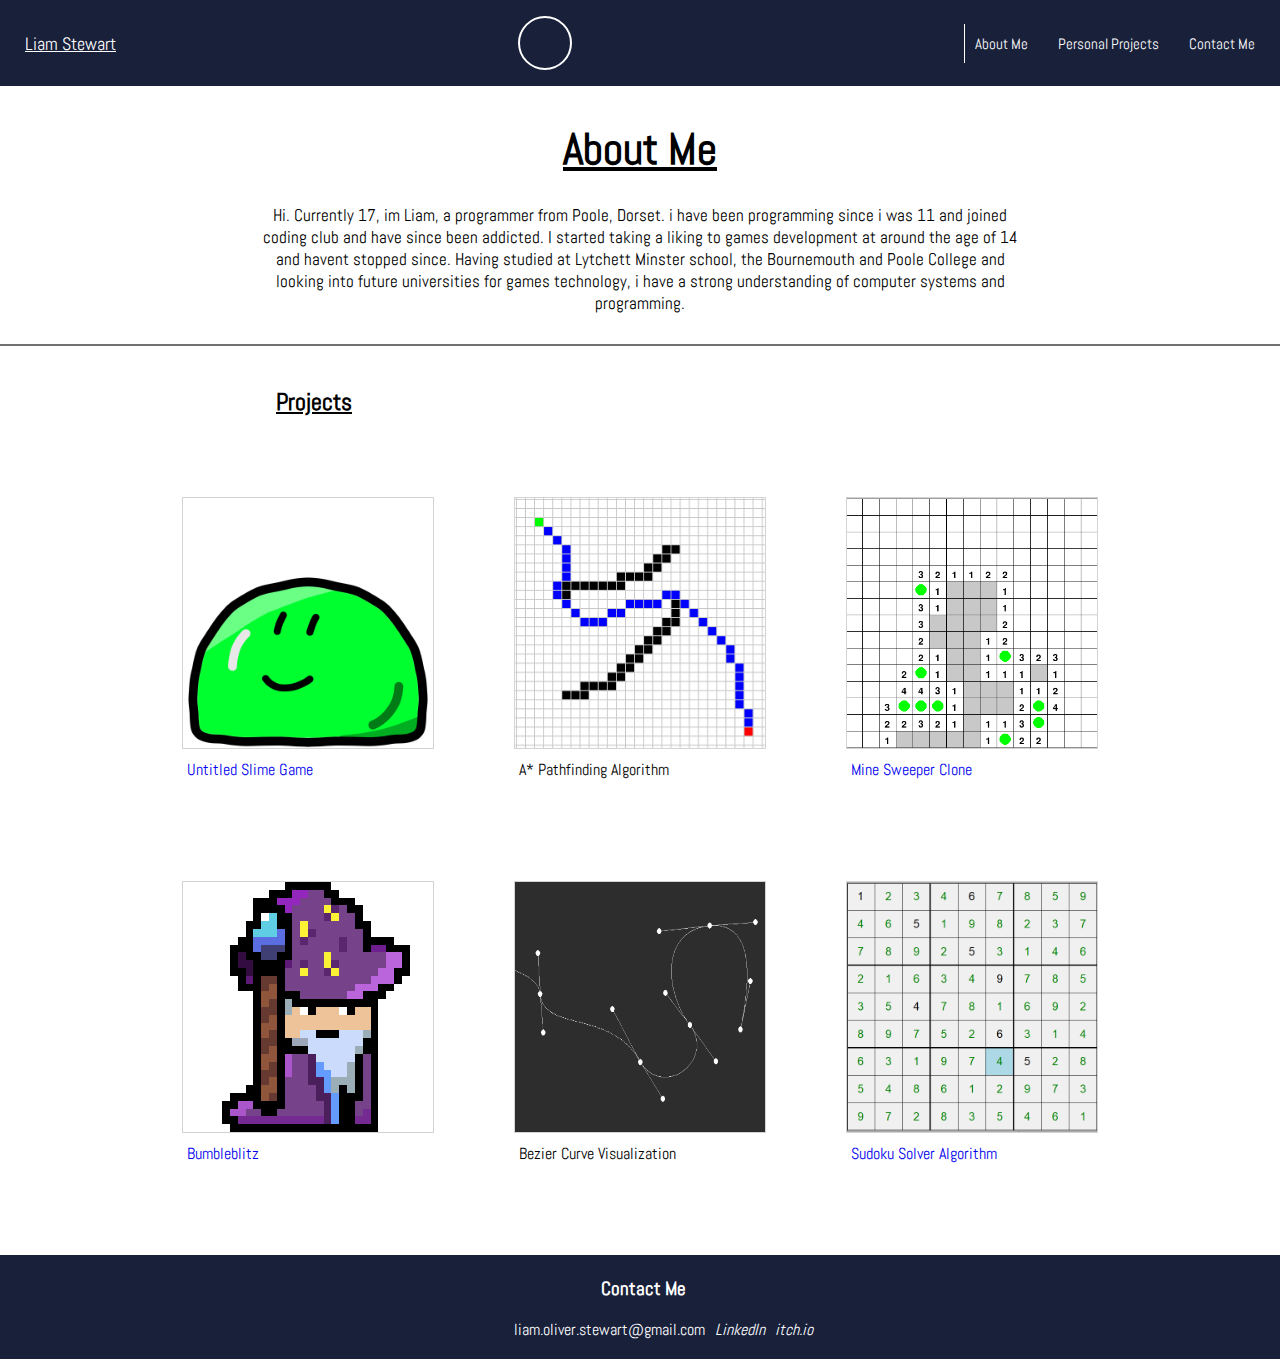
==== index.html @ eb921061 "fixed bumbleblitz text" ====
<!DOCTYPE html>
<html lang="en">
<head>
    <meta charset="UTF-8">
    <meta name="viewport" content="width=device-width, initial-scale=1.0">
    <link rel="stylesheet"  href="styles.css"/>
    <link href='https://fonts.googleapis.com/css?family=Abel' rel='stylesheet'>
    <title>Liam Stewart</title>
</head>
<body>
    <nav>
        <a class="LiamStewart"><u>Liam Stewart</u></a>
        <p class="curve"> </p>
        <div class="float-right">
            <a href="#About Me">About Me</a>
            <a href="#Personal Projects">Personal Projects</a>
            <a href="#Contacts">Contact Me</a>
        </div>
    </nav>
    
    <div class="Content">
        <div class="about-me" id="About Me">
            <h2><U>About Me</U></h2>
            <p>
                Hi. Currently 17, im Liam, a programmer from Poole, Dorset. i have been programming since i was 11 and joined coding club and have since been addicted. I started taking a liking to games development at around the age of 14 and havent stopped since. 
                Having studied at Lytchett Minster school, the Bournemouth and Poole College and looking into future universities for games technology, i have a strong understanding of computer systems and programming.
            </p>
        </div>

        <div class="division"></div>
        
        <div class="personal-projects" id="Personal Projects">
            <h2><u>Projects</u></h2>
            <div class="project-list">
                <ul>
                    <li>
                        <a href="https://youtu.be/7fupqJ6EKzw">
                            <img src="Source/Slime.png" alt="Slime Game Project">
                            <p>Untitled Slime Game</p>
                        </a>
                    </li>
                    <li>
                        <img src="Source/AStar.png" alt = "A* Pathfinding Algorithm">
                        <p>A* Pathfinding Algorithm</p>
                    </li>
                    <li>
                        <a href="https://youtu.be/tRW5l_0m1Iw">
                            <img src="Source/MinesweeperClone.png" alt="Mine Sweeper Clone">
                            <p>Mine Sweeper Clone</p>
                        </a>
                    </li>
                </ul>
                <ul>
                    <li>
                        <a href="https://coolpandastudio.itch.io/space-survivors">
                            <img src="Source/Space Survivors.svg" alt="Bumbleblitz">
                            <p>Bumbleblitz</p>
                        </a>
                    </li>
                    <li>
                        <img src="Source/BezierCurve.png" alt="Bezier Curve Project">
                        <p>Bezier Curve Visualization</p>
                    </li>
                    <li>
                        <a href="https://youtu.be/KhDnN2VRzu0">
                            <img src="Source/SudokuSolver.png" alt="Sudoku Solver Project">
                            <p>Sudoku Solver Algorithm</p>
                        </a>
                    </li>
                </ul>
            </div>
        </div>

    </div>
</body>
<footer id="Contacts">
    <h3>Contact Me</h2>
    <ul>
        <li>liam.oliver.stewart@gmail.com</li>
        <li><a href="https://www.linkedin.com/in/liam-stewart-8a7866298"><i>LinkedIn</i></a></li>
        <li><a href="https://coolpandastudio.itch.io/"><i>itch.io</i></a></li>
    </ul>
</footer>
</html>
---- styles.css ----
body{
    margin:0px;
    text-decoration: none;
    font-family:"Abel";
    height:100vh;
    overflow-x: hidden;
}
a:hover, a:visited, a:link, a:active
{
    text-decoration: none;
}

nav{
    background-color:rgb(24, 32, 58);
    padding:0px 15px;
    display: flex;
    justify-content: space-between;
    align-items: center;
}
nav a{
    color:white;
    padding:10px;
    font-size:15px;
}
nav a:hover{
    text-decoration: underline;
}

nav .LiamStewart{
    font-size:18px;
}
nav .curve{
    content:"";
    height:50px;
    width:50px;
    border-radius: 50%;
    background: transparent;
    border:2px solid white;
    display:flex;
}
nav .float-right{
    display:flex;
    gap:10px;
    border-left: 1px solid white;
}


.division{
    height:2px;
    width:100%;
    background-color: rgb(113, 113, 113);
}



.about-me{
    background-color: white;
    color:black;
    margin:25px 20% 30px 20%;
}
.about-me h2{
    text-align: center;
    font-size:44px;
    padding:10px;
    margin:0px;
}
.about-me p{
    text-align: center;
    font-size:17px;
}



.personal-projects{
    padding:0px 20% 30px 20%;
}
.personal-projects h2{
    padding:20px;
}



.project-list ul{
    display:flex;
    justify-content: center;
    list-style: none;
    padding:0;
}
.project-list li{
    padding:40px;
    transition: transform 0.1s ease-out;
}
.project-list li:hover{
    transform: translate(0, -20px);
}
.project-list img{
    width:250px;
    height:250px;
    padding:0px;
    margin:0px;
    border: 1px solid lightgray;
}
.project-list p{
    padding:5px;
    margin:0px
}


footer{
    margin:0px;
    padding: 3px;
    background-color:rgb(24, 32, 58);
    color: white;
    text-align: center;
    width:100vw;
    overflow-x: hidden;
}
footer ul{
    list-style: none;
    display: flex;
    justify-content: center;
}
footer li{
    padding: 0px 5px;
}
footer a{
    color: inherit;
}
footer a:hover{
    text-decoration: underline;
}
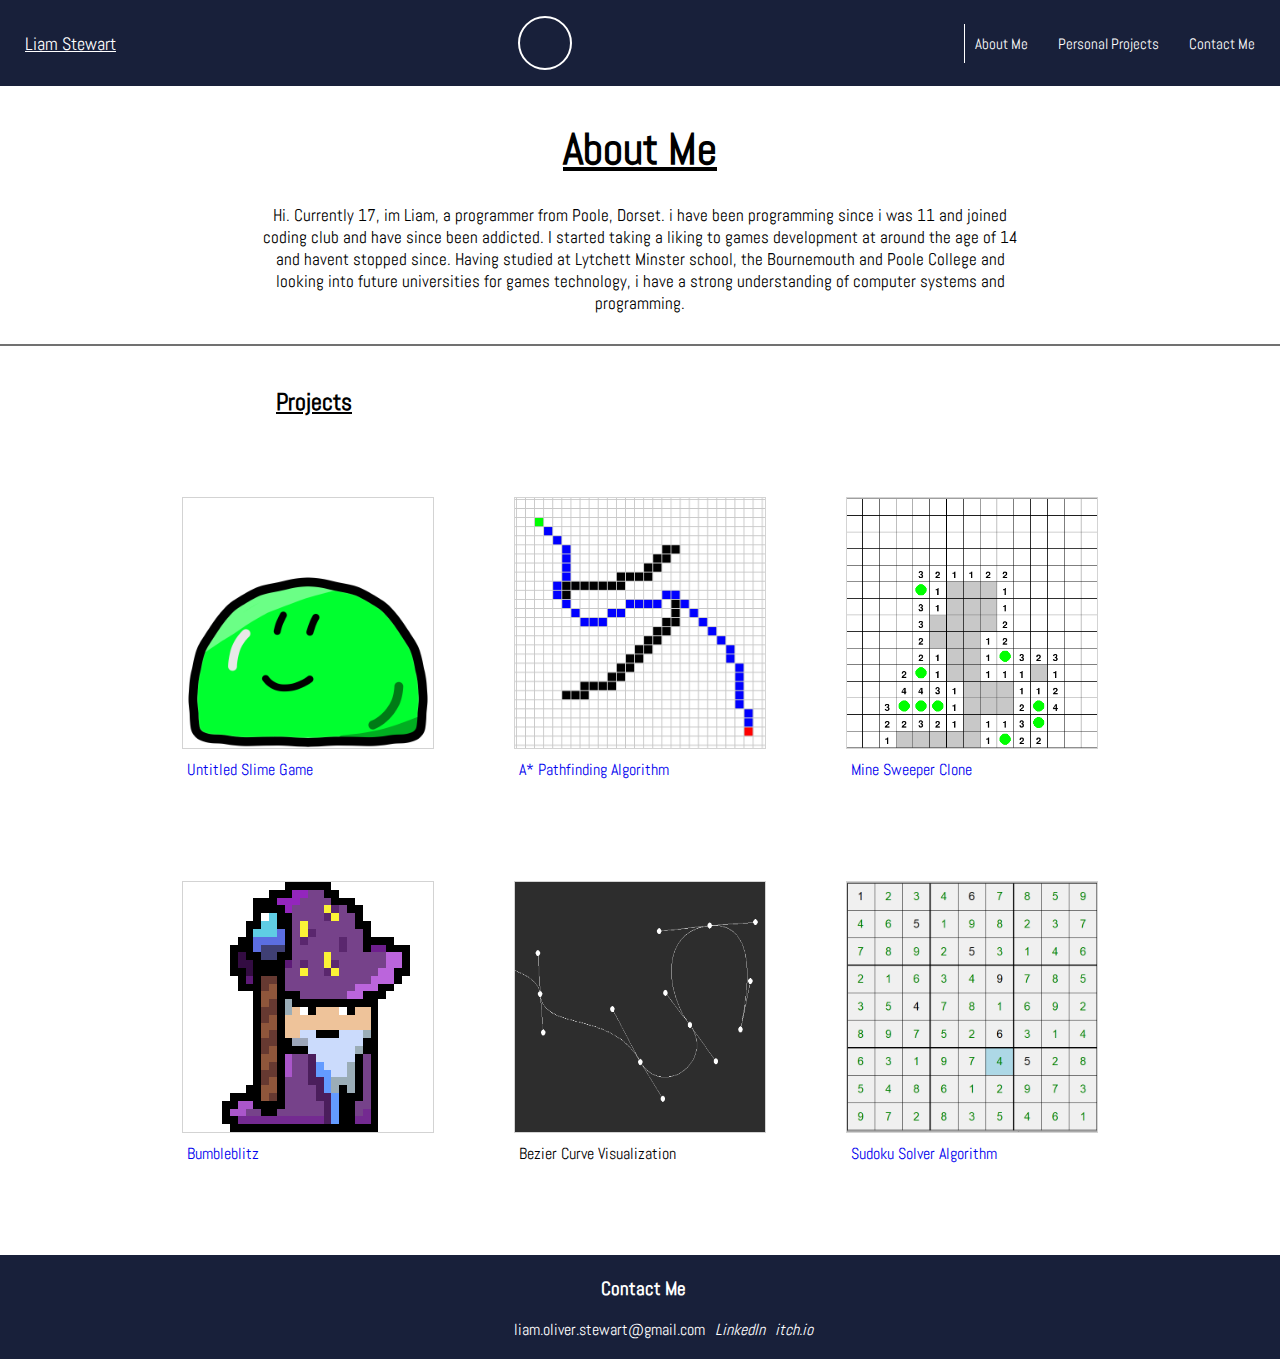
==== commit 2d90e7ae: "added youtube video link to the A* algorithm" ====
--- a/index.html
+++ b/index.html
@@ -40,8 +40,10 @@
                         </a>
                     </li>
                     <li>
-                        <img src="Source/AStar.png" alt = "A* Pathfinding Algorithm">
-                        <p>A* Pathfinding Algorithm</p>
+                        <a href="https://www.youtube.com/watch?v=kyHcbabOrw4">
+                            <img src="Source/AStar.png" alt = "A* Pathfinding Algorithm">
+                            <p>A* Pathfinding Algorithm</p>
+                        </a>
                     </li>
                     <li>
                         <a href="https://youtu.be/tRW5l_0m1Iw">
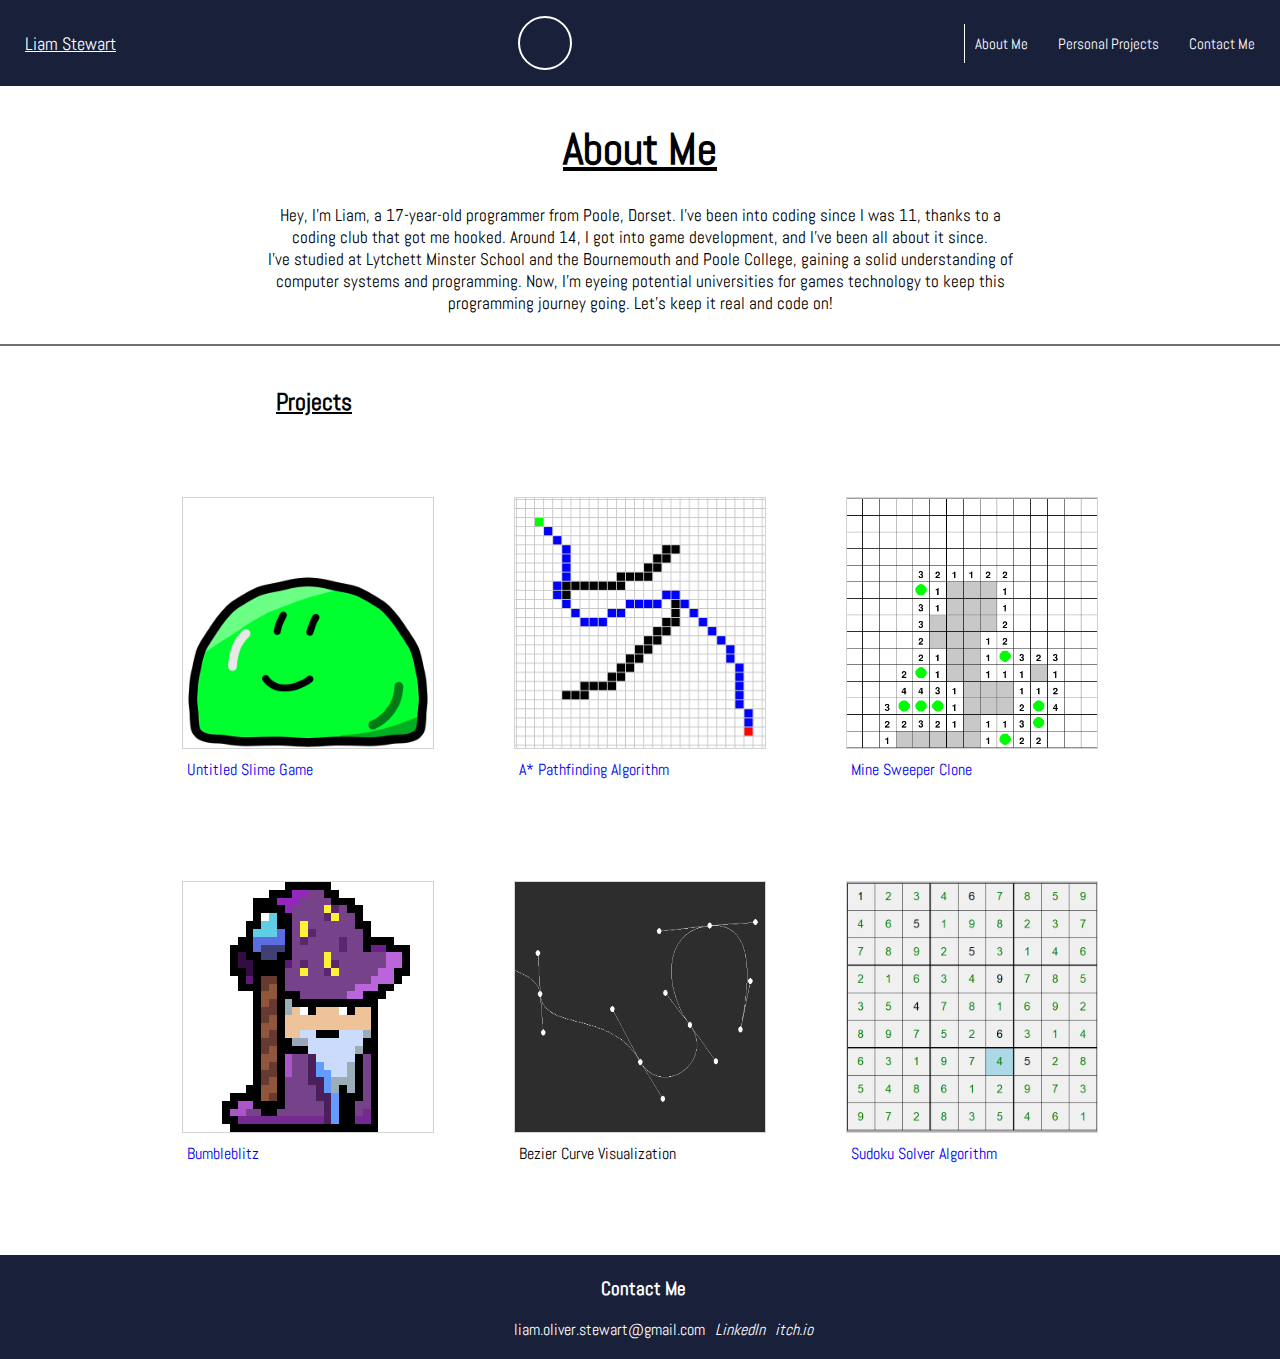
==== commit feedb241: "updated the introduction and fixed the footer" ====
--- a/index.html
+++ b/index.html
@@ -22,8 +22,8 @@
         <div class="about-me" id="About Me">
             <h2><U>About Me</U></h2>
             <p>
-                Hi. Currently 17, im Liam, a programmer from Poole, Dorset. i have been programming since i was 11 and joined coding club and have since been addicted. I started taking a liking to games development at around the age of 14 and havent stopped since. 
-                Having studied at Lytchett Minster school, the Bournemouth and Poole College and looking into future universities for games technology, i have a strong understanding of computer systems and programming.
+                Hey, I'm Liam, a 17-year-old programmer from Poole, Dorset. I've been into coding since I was 11, thanks to a coding club that got me hooked. Around 14, I got into game development, and I've been all about it since. <br>
+                I've studied at Lytchett Minster School and the Bournemouth and Poole College, gaining a solid understanding of computer systems and programming. Now, I'm eyeing potential universities for games technology to keep this programming journey going. Let's keep it real and code on!
             </p>
         </div>
 
--- a/styles.css
+++ b/styles.css
@@ -114,6 +114,8 @@
     text-align: center;
     width:100vw;
     overflow-x: hidden;
+    position:relative;
+    bottom:0;
 }
 footer ul{
     list-style: none;
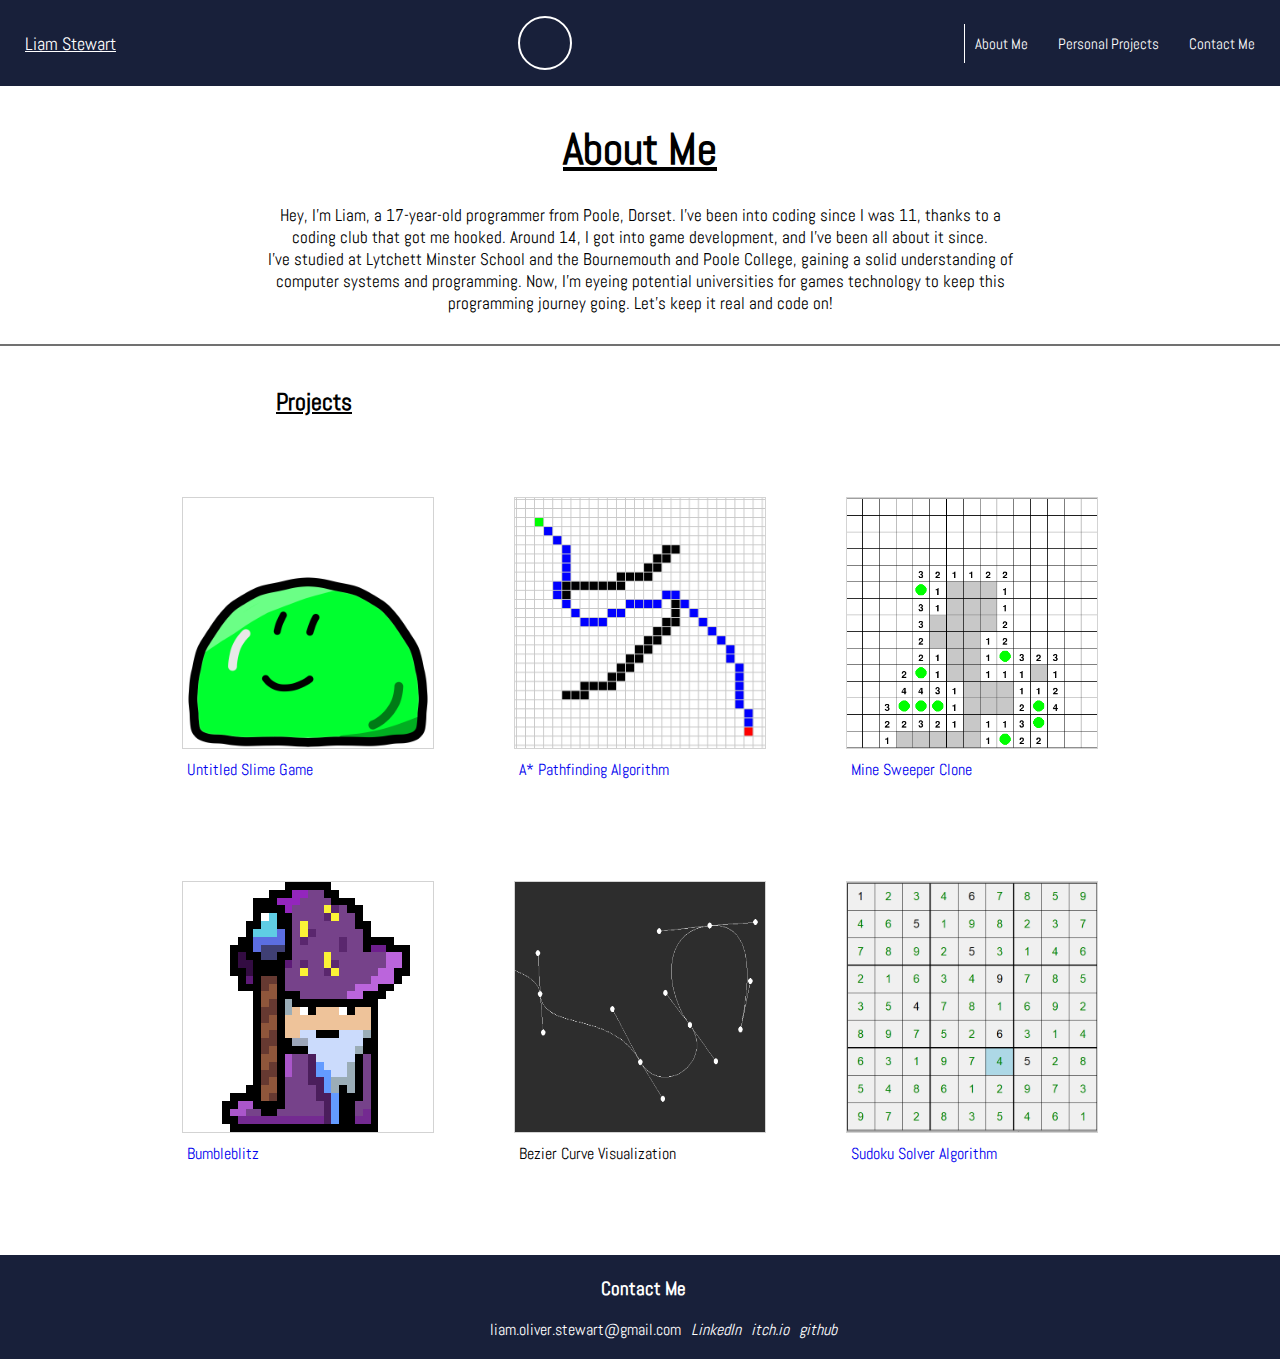
==== commit c7d162f5: "added github link" ====
--- a/index.html
+++ b/index.html
@@ -81,6 +81,7 @@
         <li>liam.oliver.stewart@gmail.com</li>
         <li><a href="https://www.linkedin.com/in/liam-stewart-8a7866298"><i>LinkedIn</i></a></li>
         <li><a href="https://coolpandastudio.itch.io/"><i>itch.io</i></a></li>
+        <li><a href="https://github.com/LiamStewart2"><i>github</i></a></li>
     </ul>
 </footer>
 </html>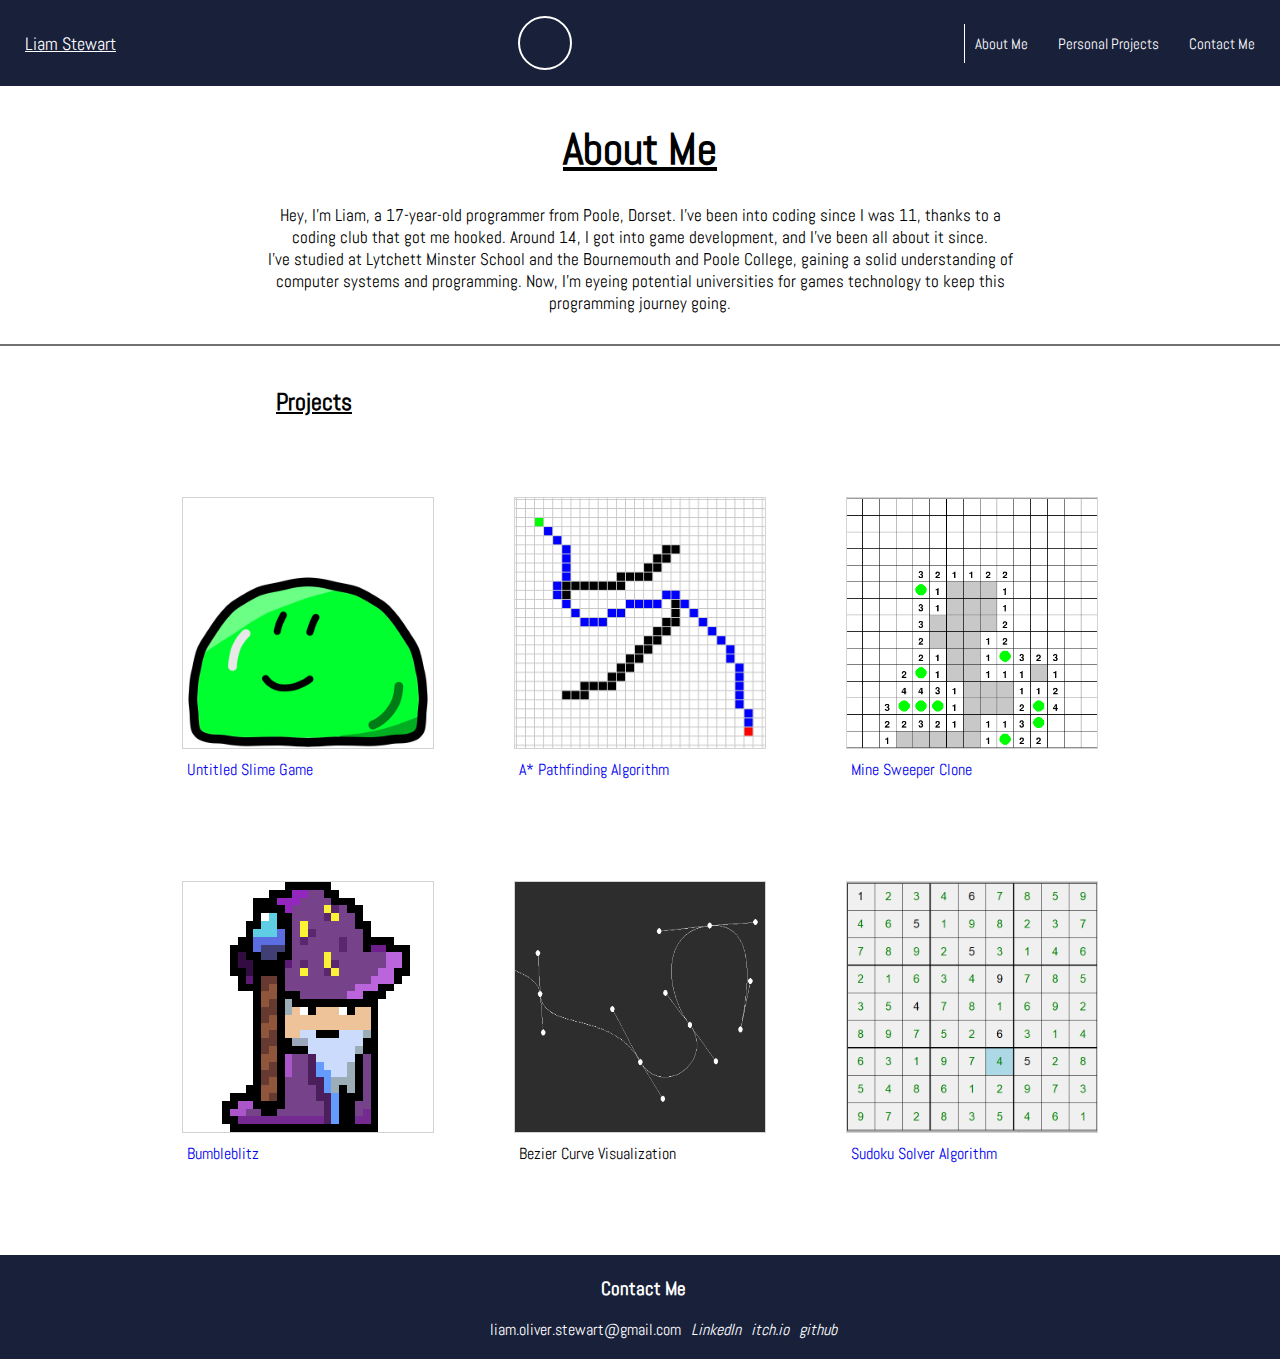
==== commit b25bc994: "changed the introduction again" ====
--- a/index.html
+++ b/index.html
@@ -23,7 +23,7 @@
             <h2><U>About Me</U></h2>
             <p>
                 Hey, I'm Liam, a 17-year-old programmer from Poole, Dorset. I've been into coding since I was 11, thanks to a coding club that got me hooked. Around 14, I got into game development, and I've been all about it since. <br>
-                I've studied at Lytchett Minster School and the Bournemouth and Poole College, gaining a solid understanding of computer systems and programming. Now, I'm eyeing potential universities for games technology to keep this programming journey going. Let's keep it real and code on!
+                I've studied at Lytchett Minster School and the Bournemouth and Poole College, gaining a solid understanding of computer systems and programming. Now, I'm eyeing potential universities for games technology to keep this programming journey going.
             </p>
         </div>
 
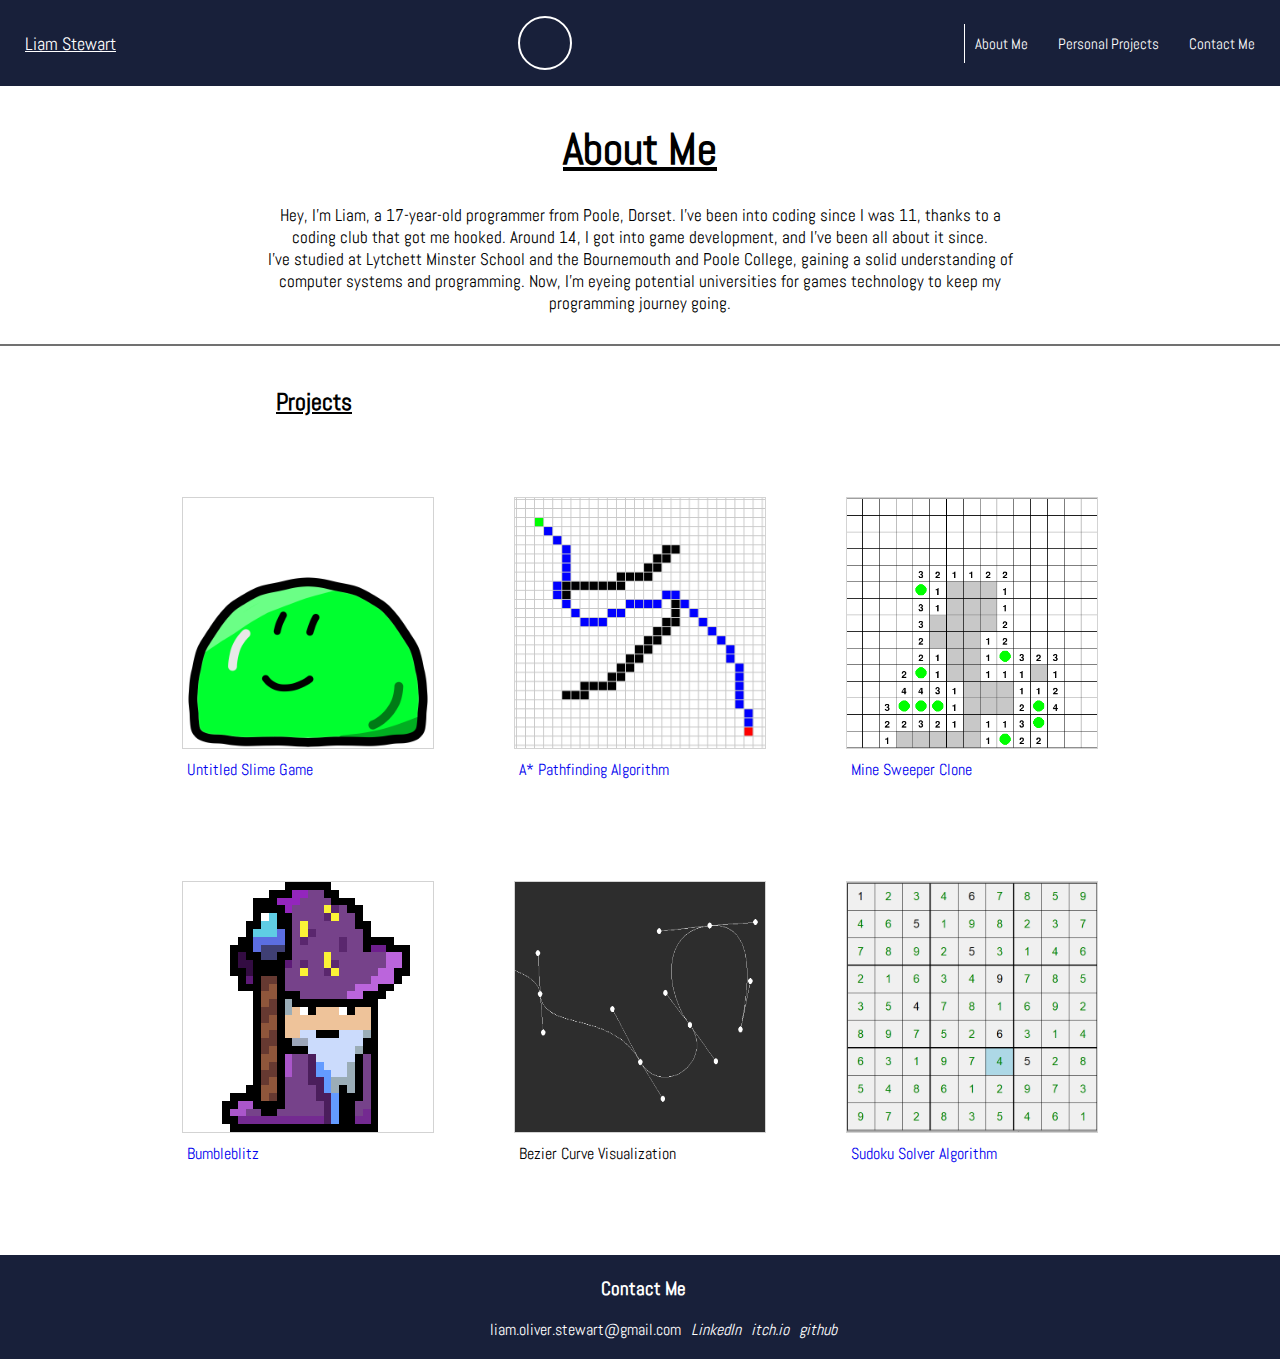
==== commit 1a99fb62: "changed introduction" ====
--- a/index.html
+++ b/index.html
@@ -23,7 +23,7 @@
             <h2><U>About Me</U></h2>
             <p>
                 Hey, I'm Liam, a 17-year-old programmer from Poole, Dorset. I've been into coding since I was 11, thanks to a coding club that got me hooked. Around 14, I got into game development, and I've been all about it since. <br>
-                I've studied at Lytchett Minster School and the Bournemouth and Poole College, gaining a solid understanding of computer systems and programming. Now, I'm eyeing potential universities for games technology to keep this programming journey going.
+                I've studied at Lytchett Minster School and the Bournemouth and Poole College, gaining a solid understanding of computer systems and programming. Now, I'm eyeing potential universities for games technology to keep my programming journey going.
             </p>
         </div>
 
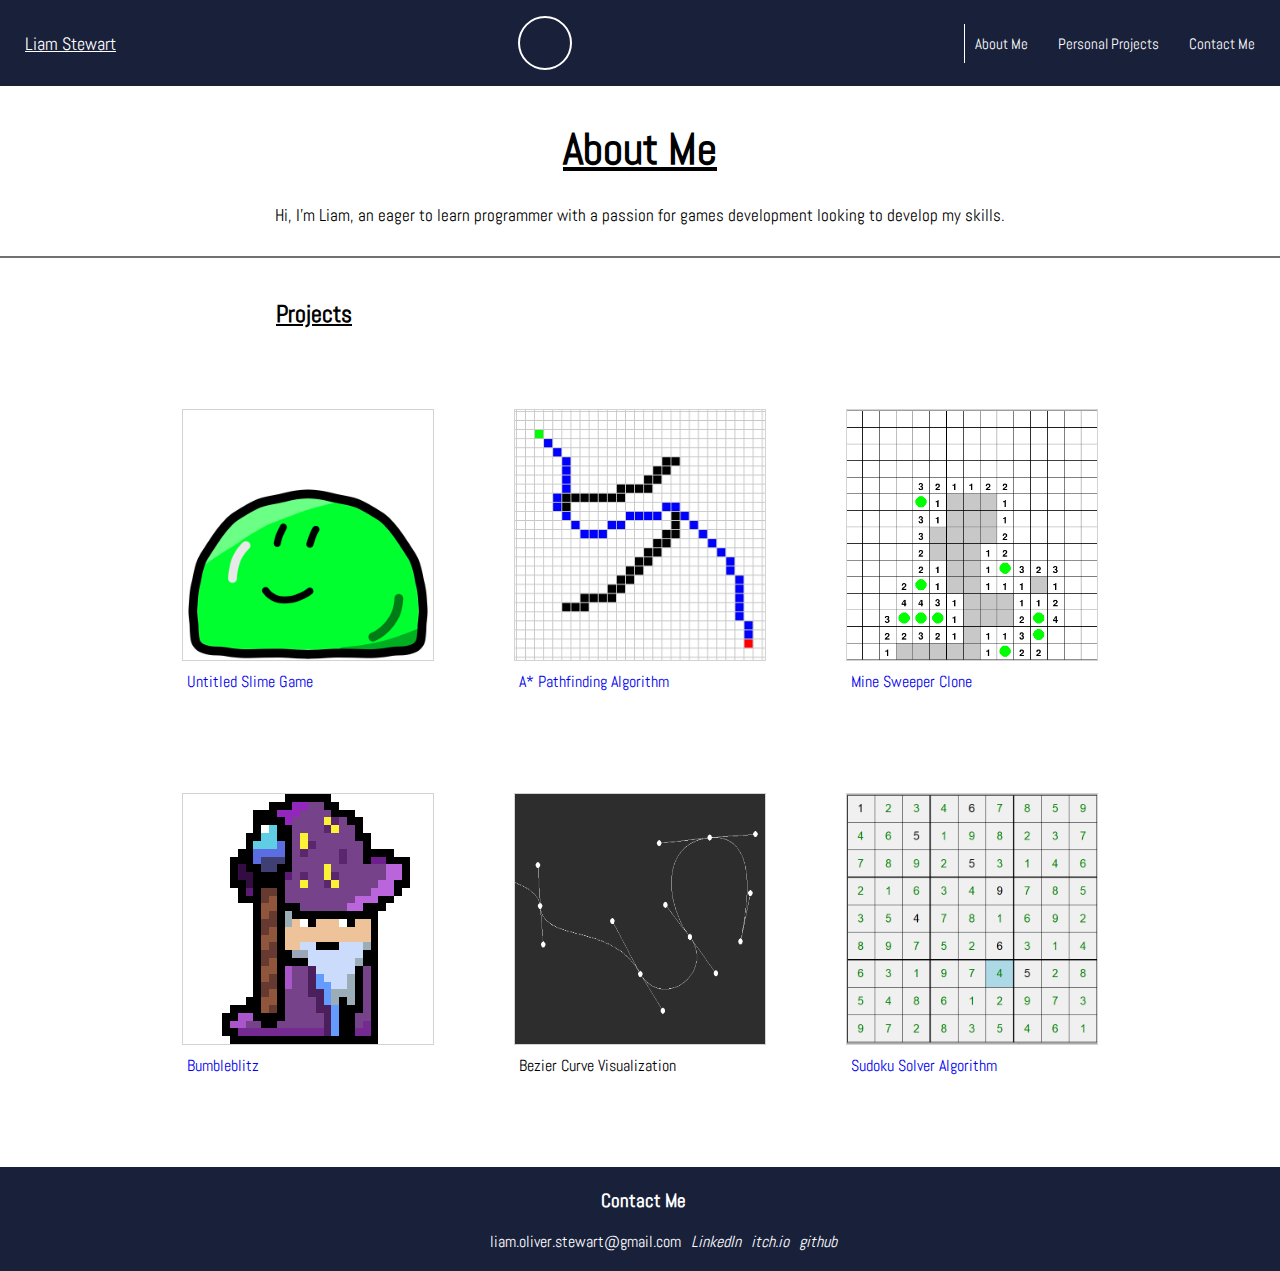
==== commit 2a6e4484: "changed introduction" ====
--- a/index.html
+++ b/index.html
@@ -22,8 +22,7 @@
         <div class="about-me" id="About Me">
             <h2><U>About Me</U></h2>
             <p>
-                Hey, I'm Liam, a 17-year-old programmer from Poole, Dorset. I've been into coding since I was 11, thanks to a coding club that got me hooked. Around 14, I got into game development, and I've been all about it since. <br>
-                I've studied at Lytchett Minster School and the Bournemouth and Poole College, gaining a solid understanding of computer systems and programming. Now, I'm eyeing potential universities for games technology to keep my programming journey going.
+                Hi, I'm Liam, an eager to learn programmer with a passion for games development looking to develop my skills.
             </p>
         </div>
 
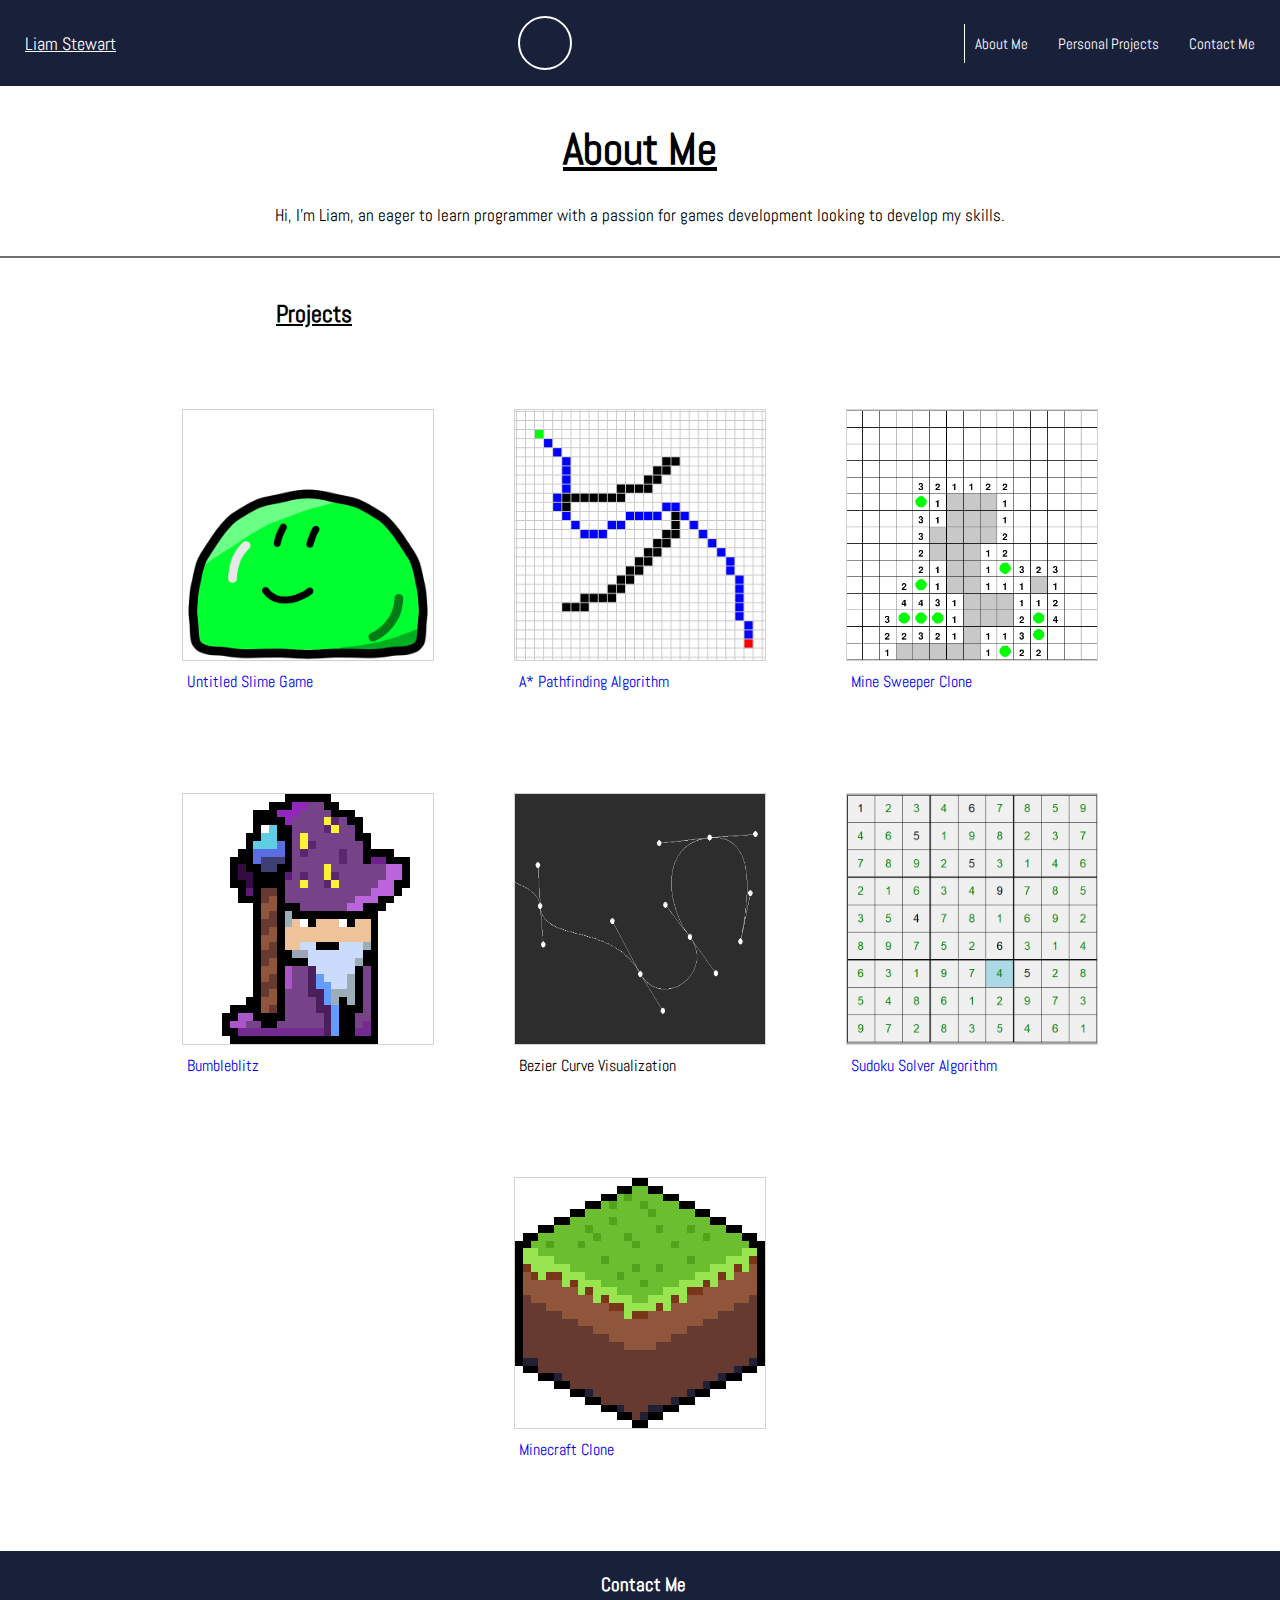
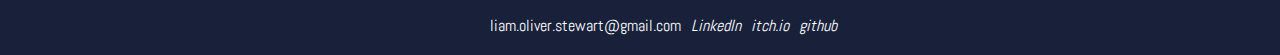
==== commit 219d04fb: "added minecraft clone project" ====
--- a/index.html
+++ b/index.html
@@ -69,6 +69,14 @@
                         </a>
                     </li>
                 </ul>
+                <ul>
+                    <li>
+                        <a href="https://youtu.be/FT8pOJsxidc">
+                            <img src="Source/MinecraftGrass.svg" alt="Minecraft Clone">
+                            <p>Minecraft Clone</p>
+                        </a>
+                    </li>
+                </ul>
             </div>
         </div>
 
